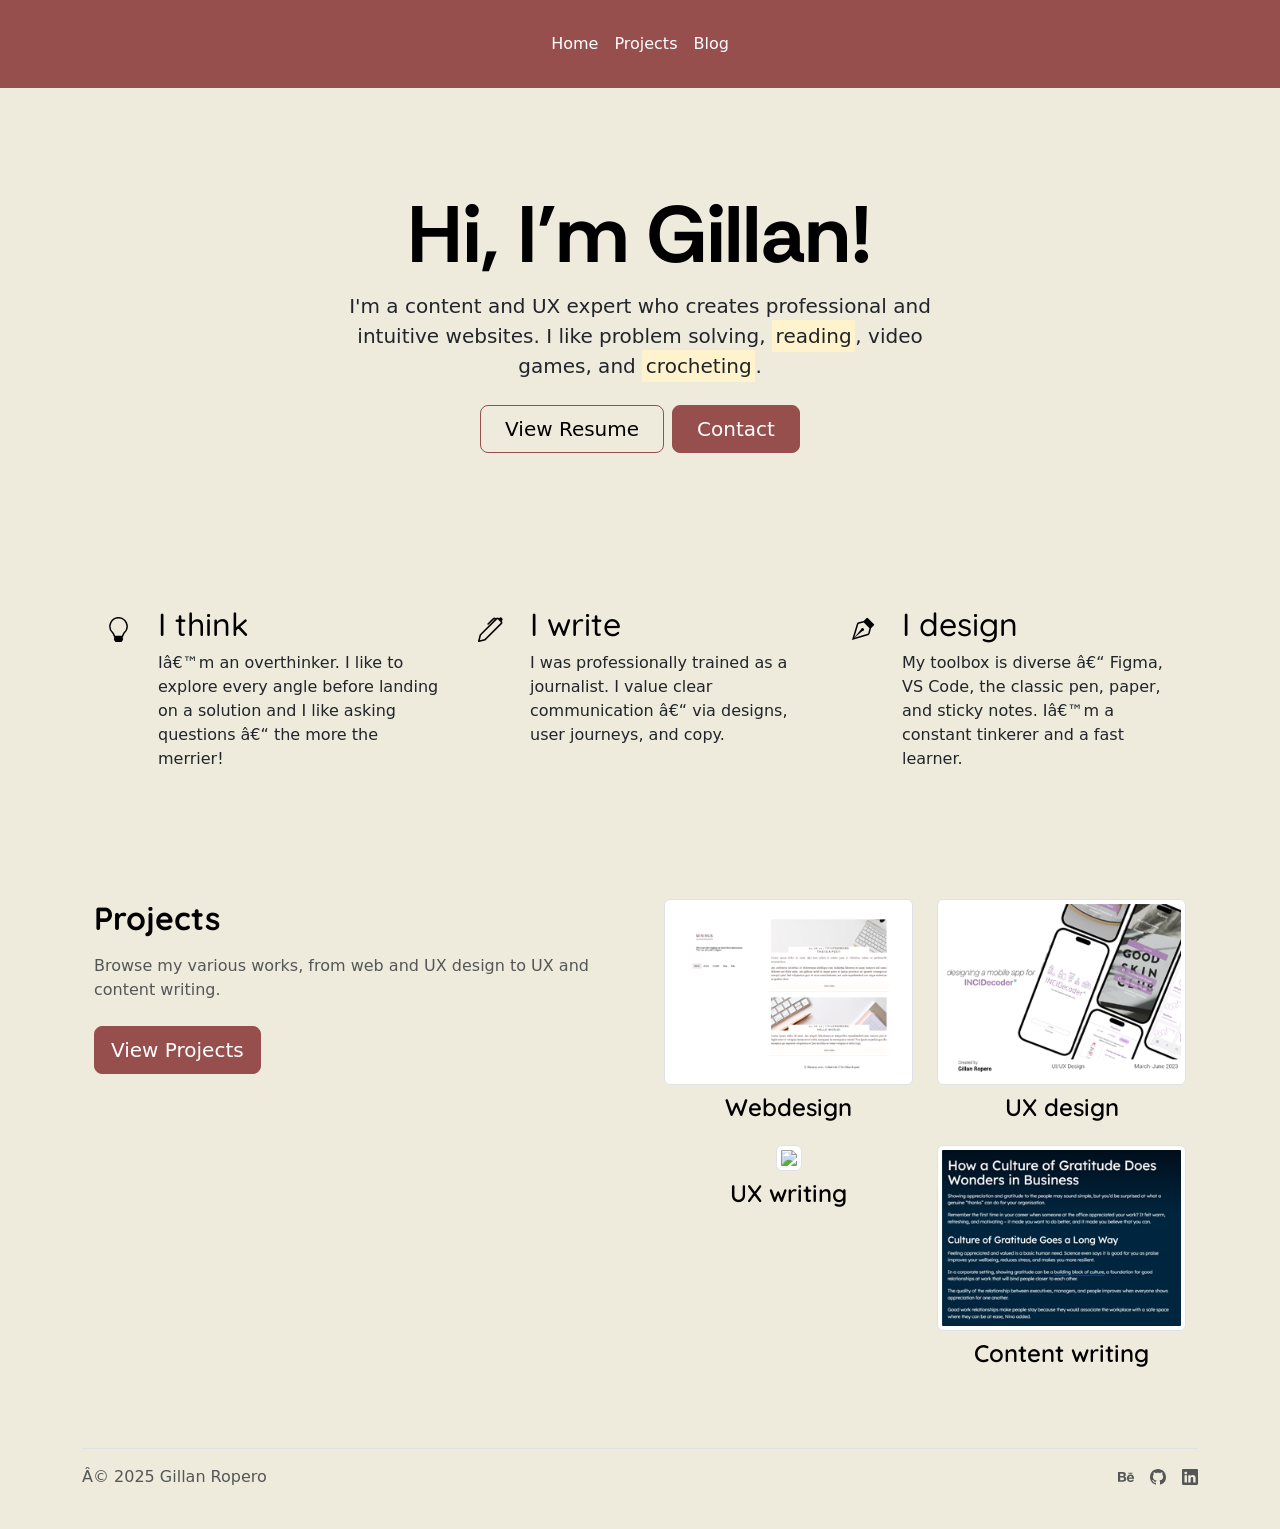
==== index.html @ edeb33ea "Update index.html" ====
<!doctype html>
<html lang="en">
<head>
<!-- Google tag (gtag.js) -->
<script async src="https://www.googletagmanager.com/gtag/js?id=G-CWMN6G738G"></script>
<script>
  window.dataLayer = window.dataLayer || [];
  function gtag(){dataLayer.push(arguments);}
  gtag('js', new Date());

  gtag('config', 'G-CWMN6G738G');
</script>
<meta name="viewport" content="width=device-width, initial-scale=1">
<title>Gillan Ropero</title>
<link href="https://cdn.jsdelivr.net/npm/bootstrap@5.3.8/dist/css/bootstrap.min.css" rel="stylesheet"
        integrity="sha384-sRIl4kxILFvY47J16cr9ZwB07vP4J8+LH7qKQnuqkuIAvNWLzeN8tE5YBujZqJLB" crossorigin="anonymous">
<link rel="stylesheet" href="style.css" />
<meta name="description"
    content="Explore the work of Gillan Ropero, a content and webdesign professional.">
<link rel="icon" type="image/x-icon" href="./favicon.png">
<link rel="preconnect" href="https://fonts.googleapis.com">
<link rel="preconnect" href="https://fonts.gstatic.com" crossorigin>
<link
    href="https://fonts.googleapis.com/css2?family=Quicksand:wght@300..700&family=Rethink+Sans:ital,wght@0,400..800;1,400..800&display=swap"
    rel="stylesheet">
<link rel="stylesheet" href="https://cdn.jsdelivr.net/npm/bootstrap-icons@1.11.3/font/bootstrap-icons.css">

</head>

<body>
<div class="container-fluid">
<nav class="navbar sticky-top navbar-expand-lg justify-content-center">
<header class="navbar d-flex justify-content-center py-3">
    <div class="container-fluid">
        <button class="navbar-toggler" type="button" data-bs-toggle="collapse" data-bs-target="#navbarText"
            aria-controls="navbarText" aria-expanded="false" aria-label="Toggle navigation">
            <span class="navbar-toggler-icon"></span>
        </button>
        <div class="collapse navbar-collapse" id="navbarText">
            <ul class="navbar-nav me-auto mb-2 mb-lg-0 justify-content-center">
                <li class="nav-item">
                    <a class="nav-link active" aria-current="page" href="/index.html">Home</a>
                </li>
                <li class="nav-item">
                    <a class="nav-link" href="/projects">Projects</a>
                </li>
                <li class="nav-item">
                    <a class="nav-link" href="https://gillanfrances.wordpress.com/blog" target="_blank">Blog</a>
                </li>
            </ul>
        </div>
    </div>
</header>
</nav>

<div class="px-4 py-5 my-5 text-center"> 
    <h1 class="display-1 fw-bold text-body-emphasis site-intro-container">
        <span class="site-intro">Hi, I'm </span>
        <span class="site-title"> Gillan!</span>
    </h1>
    <div class="col-lg-6 mx-auto">
        <p class="lead mb-4">I'm a content and UX expert who creates professional and intuitive websites. I like problem solving, <a href="https://www.goodreads.com/user/show/4191322-jill" class="mark" target="_blank">reading</a>,
        video games, and <a href="https://www.instagram.com/_knotjill" class="mark" target="_blank">crocheting</a>.
</p>
        <div class="d-grid gap-2 d-sm-flex justify-content-sm-center"> <a href="https://drive.google.com/file/d/10HQlIfKbo1nx1IKd28QT_dDaUDAIrl1E/view?usp=drive_link" target="_blank"
                class="btn btn-secondary btn-lg px-4 gap-3">View Resume</a> <a href="mailto: gillanropero@gmail.com"
                class="btn btn-primary btn-lg px-4 gap-3">Contact</a> </div>
    </div>
</div>

<div class="container px-4 py-2" id="hanging-icons">
    <div class="row g-4 py-5 row-cols-1 row-cols-lg-3">
        <div class="col d-flex align-items-start">
            <div
                class="icon-square text-body-emphasis d-inline-flex align-items-center justify-content-center fs-4 flex-shrink-0 me-3">
            <svg xmlns="http://www.w3.org/2000/svg" width="25" height="25" fill="currentColor" class="bi bi-lightbulb"
                viewBox="0 0 16 16">
                <path
                    d="M2 6a6 6 0 1 1 10.174 4.31c-.203.196-.359.4-.453.619l-.762 1.769A.5.5 0 0 1 10.5 13a.5.5 0 0 1 0 1 .5.5 0 0 1 0 1l-.224.447a1 1 0 0 1-.894.553H6.618a1 1 0 0 1-.894-.553L5.5 15a.5.5 0 0 1 0-1 .5.5 0 0 1 0-1 .5.5 0 0 1-.46-.302l-.761-1.77a2 2 0 0 0-.453-.618A5.98 5.98 0 0 1 2 6m6-5a5 5 0 0 0-3.479 8.592c.263.254.514.564.676.941L5.83 12h4.342l.632-1.467c.162-.377.413-.687.676-.941A5 5 0 0 0 8 1">
                </path>
            </svg>
            </div>
            <div>
                <h3 class="fs-2 text-body-emphasis">I think</h3>
                <p>I’m an overthinker. I like to explore every angle before landing on a solution and I like asking questions – the more
                the merrier!</p>
            </div>
        </div>
        <div class="col d-flex align-items-start">
            <div
                class="icon-square text-body-emphasis d-inline-flex align-items-center justify-content-center fs-4 flex-shrink-0 me-3">
            <svg xmlns="http://www.w3.org/2000/svg" width="25" height="25" fill="currentColor" class="bi bi-pen"
                viewBox="0 0 16 16">
                <path
                    d="m13.498.795.149-.149a1.207 1.207 0 1 1 1.707 1.708l-.149.148a1.5 1.5 0 0 1-.059 2.059L4.854 14.854a.5.5 0 0 1-.233.131l-4 1a.5.5 0 0 1-.606-.606l1-4a.5.5 0 0 1 .131-.232l9.642-9.642a.5.5 0 0 0-.642.056L6.854 4.854a.5.5 0 1 1-.708-.708L9.44.854A1.5 1.5 0 0 1 11.5.796a1.5 1.5 0 0 1 1.998-.001m-.644.766a.5.5 0 0 0-.707 0L1.95 11.756l-.764 3.057 3.057-.764L14.44 3.854a.5.5 0 0 0 0-.708z" />
            </svg> </div>
            <div>
                <h3 class="fs-2 text-body-emphasis">I write</h3>
                <p>I was professionally trained as a journalist. I value clear communication – via designs, user journeys, and copy.</p>
            </div>
        </div>
        <div class="col d-flex align-items-start">
            <div
                class="icon-square text-body-emphasis d-inline-flex align-items-center justify-content-center fs-4 flex-shrink-0 me-3">
                <svg xmlns="http://www.w3.org/2000/svg" width="25" height="25" fill="currentColor" class="bi bi-vector-pen"
                    viewBox="0 0 16 16">
                    <path fill-rule="evenodd"
                        d="M10.646.646a.5.5 0 0 1 .708 0l4 4a.5.5 0 0 1 0 .708l-1.902 1.902-.829 3.313a1.5 1.5 0 0 1-1.024 1.073L1.254 14.746 4.358 4.4A1.5 1.5 0 0 1 5.43 3.377l3.313-.828zm-1.8 2.908-3.173.793a.5.5 0 0 0-.358.342l-2.57 8.565 8.567-2.57a.5.5 0 0 0 .34-.357l.794-3.174-3.6-3.6z" />
                    <path fill-rule="evenodd" d="M2.832 13.228 8 9a1 1 0 1 0-1-1l-4.228 5.168-.026.086z" />
                </svg> </div>
            <div>
                <h3 class="fs-2 text-body-emphasis">I design</h3>
                <p>My toolbox is diverse – Figma, VS Code, the classic pen, paper, and sticky notes. I’m a constant tinkerer and a fast
                learner.</p>
            </div> 
        </div>
    </div>
</div>

<div class="container px-4 py-2">
    <div class="row row-cols-1 row-cols-md-2 align-items-md-start g-5 py-5">
        <div class="col d-flex flex-column align-items-start gap-2">
            <h2 class="fw-bold text-body-emphasis">Projects</h2>
            <p class="text-body-secondary">Browse my various works, from web and UX design to UX and content writing.</p> <a href="/projects"
                class="btn btn-primary btn-lg">View Projects</a>
        </div>
        <div class="col">
            <div class="row row-cols-1 row-cols-sm-2 g-4">
                <div class="col d-flex flex-column gap-2 align-items-center">
                    <img src="./assets/minimus thumb.png" class="img-thumbnail" />
                    <h4 class="fw-semibold mb-0 text-body-emphasis">Webdesign</h4>
                </div>
                <div class="col d-flex flex-column gap-2 align-items-center">
                    <img src="./assets/skincare app thumb.png" class="img-thumbnail" />
                    <h4 class="fw-semibold mb-0 text-body-emphasis">UX design</h4>
                </div>
                <div class="col d-flex flex-column gap-2 align-items-center">
                    <img src="./assets/G1 design language.png" class="img-thumbnail" />
                    <h4 class="fw-semibold mb-0 text-body-emphasis">UX writing</h4>
                </div>
                <div class="col d-flex flex-column gap-2 align-items-center">
                    <img src="./assets/b2b articles thumb.png" class="img-thumbnail" />
                    <h4 class="fw-semibold mb-0 text-body-emphasis">Content writing</h4>
                </div>
            </div>
        </div>
    </div>
</div>

<div class="container">
<footer class="d-flex flex-wrap justify-content-between align-items-center py-3 my-4 border-top">
    <div class="col-md-4 d-flex align-items-center"> <span class="mb-3 mb-md-0 text-body-secondary">© 2025 Gillan Ropero</span> </div>
    <ul class="nav col-md-4 justify-content-end list-unstyled d-flex">
        <li class="ms-3"><a class="text-body-secondary" href="https://www.behance.net/gillanropero" target="_blank" aria-label="Behance"><svg xmlns="http://www.w3.org/2000/svg" width="16" height="16" fill="currentColor" class="bi bi-behance"
            viewBox="0 0 16 16">
            <path
                d="M4.654 3c.461 0 .887.035 1.278.14.39.07.711.216.996.391s.497.426.641.747c.14.32.216.711.216 1.137 0 .496-.106.922-.356 1.242-.215.32-.566.606-.997.817.606.176 1.067.496 1.348.922s.461.957.461 1.563c0 .496-.105.922-.285 1.278a2.3 2.3 0 0 1-.782.887c-.32.215-.711.39-1.137.496a5.3 5.3 0 0 1-1.278.176L0 12.803V3zm-.285 3.978c.39 0 .71-.105.957-.285.246-.18.355-.497.355-.887 0-.216-.035-.426-.105-.567a1 1 0 0 0-.32-.355 1.8 1.8 0 0 0-.461-.176c-.176-.035-.356-.035-.567-.035H2.17v2.31c0-.005 2.2-.005 2.2-.005zm.105 4.193c.215 0 .426-.035.606-.07.176-.035.356-.106.496-.216s.25-.215.356-.39c.07-.176.14-.391.14-.641 0-.496-.14-.852-.426-1.102-.285-.215-.676-.32-1.137-.32H2.17v2.734h2.305zm6.858-.035q.428.427 1.278.426c.39 0 .746-.106 1.032-.286q.426-.32.53-.64h1.74c-.286.851-.712 1.457-1.278 1.848-.566.355-1.243.566-2.06.566a4.1 4.1 0 0 1-1.527-.285 2.8 2.8 0 0 1-1.137-.782 2.85 2.85 0 0 1-.712-1.172c-.175-.461-.25-.957-.25-1.528 0-.531.07-1.032.25-1.493.18-.46.426-.852.747-1.207.32-.32.711-.606 1.137-.782a4 4 0 0 1 1.493-.285c.606 0 1.137.105 1.598.355.46.25.817.532 1.102.958.285.39.496.851.641 1.348.07.496.105.996.07 1.563h-5.15c0 .58.21 1.11.496 1.396m2.24-3.732c-.25-.25-.642-.391-1.103-.391-.32 0-.566.07-.781.176s-.356.25-.496.39a.96.96 0 0 0-.25.497c-.036.175-.07.32-.07.46h3.196c-.07-.526-.25-.882-.497-1.132zm-3.127-3.728h3.978v.957h-3.978z" />
        </svg></li>
        <li class="ms-3"><a class="text-body-secondary" href="https://github.com/gillanfrances" target="_blank"
                aria-label="Github"><svg xmlns="http://www.w3.org/2000/svg" width="16" height="16" fill="currentColor" class="bi bi-github"
                    viewBox="0 0 16 16">
                    <path
                        d="M8 0C3.58 0 0 3.58 0 8c0 3.54 2.29 6.53 5.47 7.59.4.07.55-.17.55-.38 0-.19-.01-.82-.01-1.49-2.01.37-2.53-.49-2.69-.94-.09-.23-.48-.94-.82-1.13-.28-.15-.68-.52-.01-.53.63-.01 1.08.58 1.23.82.72 1.21 1.87.87 2.33.66.07-.52.28-.87.51-1.07-1.78-.2-3.64-.89-3.64-3.95 0-.87.31-1.59.82-2.15-.08-.2-.36-1.02.08-2.12 0 0 .67-.21 2.2.82.64-.18 1.32-.27 2-.27s1.36.09 2 .27c1.53-1.04 2.2-.82 2.2-.82.44 1.1.16 1.92.08 2.12.51.56.82 1.27.82 2.15 0 3.07-1.87 3.75-3.65 3.95.29.25.54.73.54 1.48 0 1.07-.01 1.93-.01 2.2 0 .21.15.46.55.38A8.01 8.01 0 0 0 16 8c0-4.42-3.58-8-8-8" />
                </svg></li>
        <li class="ms-3"><a class="text-body-secondary" href="https://www.linkedin.com/in/gillanropero/" target="_blank" aria-label="LinkedIn"><svg xmlns="http://www.w3.org/2000/svg" width="16" height="16" fill="currentColor" class="bi bi-linkedin"
            viewBox="0 0 16 16">
            <path
                d="M0 1.146C0 .513.526 0 1.175 0h13.65C15.474 0 16 .513 16 1.146v13.708c0 .633-.526 1.146-1.175 1.146H1.175C.526 16 0 15.487 0 14.854zm4.943 12.248V6.169H2.542v7.225zm-1.2-8.212c.837 0 1.358-.554 1.358-1.248-.015-.709-.52-1.248-1.342-1.248S2.4 3.226 2.4 3.934c0 .694.521 1.248 1.327 1.248zm4.908 8.212V9.359c0-.216.016-.432.08-.586.173-.431.568-.878 1.232-.878.869 0 1.216.662 1.216 1.634v3.865h2.401V9.25c0-2.22-1.184-3.252-2.764-3.252-1.274 0-1.845.7-2.165 1.193v.025h-.016l.016-.025V6.169h-2.4c.03.678 0 7.225 0 7.225z" />
        </svg>
</a></li>
    </ul>
</footer>
</div>


    <script src="https://cdn.jsdelivr.net/npm/bootstrap@5.3.8/dist/js/bootstrap.bundle.min.js"
        integrity="sha384-FKyoEForCGlyvwx9Hj09JcYn3nv7wiPVlz7YYwJrWVcXK/BmnVDxM+D2scQbITxI"
        crossorigin="anonymous"></script>
</body>


</html>
---- style.css ----
body {
    background-color: #EEEBDD;
}

/* navigation and links */
.navbar, .navbar-expand-lg {
    background-color: #964F4C !important;
    color: #fff !important;
    --bs-navbar-color: #fff !important;
    --bs-navbar-active-color: #fff !important;
    --bs-navbar-hover-color: #e2dcdc !important;
    --bs-navbar-brand-color: #fff !important;
    --bs-navbar-brand-hover-color: #e2dcdc !important;
    justify-content: center !important;
    --bs-navbar-toggler-icon-bg: url(data:image/svg+xml,%3csvg xmlns='http://www.w3.org/2000/svg' viewBox='0 0 30 30'%3e%3cpath stroke='rgba%2833, 37, 41, 0.75%29' stroke-linecap='round' stroke-miterlimit='10' stroke-width='2' d='M4 7h22M4 15h22M4 23h22'/%3e%3c/svg%3e);
}

a {
    text-decoration: none;
    color: #6F3826;
}

.nav-link active {
    font-weight: 800 !important;
}

.navbar-toggler-icon {
      background-image: url("data:image/svg+xml;charset=utf8,%3Csvg viewBox='0 0 32 32' xmlns='http://www.w3.org/2000/svg'%3E%3Cpath stroke='rgba(255,255,255, 1)' stroke-width='2' stroke-linecap='round' stroke-miterlimit='10' d='M4 8h24M4 16h24M4 24h24'/%3E%3C/svg%3E") !important;
  }

/* fonts */
@import url('https://fonts.googleapis.com/css2?family=Quicksand:wght@300..700&display=swap');


/* containers */
.container-fluid {
    padding: 0 !important;
}

.icon-square {
    width: 3rem;
    height: 3rem;
    border-radius: .75rem;
}

/* headers */

h1 {
    font-family: "Rethink Sans", sans serif;
}

h2, h3, h4, h5, h6 {
    font-family: "Quicksand", sans serif;
}

.text-body-emphasis {
    font-family: "Quicksand", sans serif;
}

.site-title {
       color: black;
       transition: color 0.3s ease;
       font-family: "Rethink Sans", sans serif;
   }

.site-title:hover {
       color:#65312E;
       cursor: pointer;
       text-decoration: 0.5rem #65312E underline;
   }

.site-intro {
    color: black;
    transition: color 0.3s ease;
    font-family: "Rethink Sans", sans serif;
}

.site-intro:hover {
    color: #964F4C;
    cursor: pointer;
}

.site-intro-container:hover {
    cursor: default;
}

/* buttons */
.btn-primary {
    --bs-btn-color: #fff;
    --bs-btn-bg: #964F4C;
    --bs-btn-border-color: #964F4C;
    --bs-btn-hover-color: #fff;
    --bs-btn-hover-bg: #65312E;
    --bs-btn-hover-border-color: #65312E;
    --bs-btn-focus-shadow-rgb: 49, 132, 253;
    --bs-btn-active-color: #fff;
    --bs-btn-active-bg: #65312E;
    --bs-btn-active-border-color: #65312E;
    --bs-btn-active-shadow: inset 0 3px 5px rgba(0, 0, 0, 0.125);
    --bs-btn-disabled-color: #fff;
    --bs-btn-disabled-bg: #964F4C;
    --bs-btn-disabled-border-color: #964F4C;
}

.btn-secondary {
    --bs-btn-color: #000;
    --bs-btn-bg: none;
    --bs-btn-border-color: #964F4C;
    --bs-btn-hover-color: #000;
    --bs-btn-hover-bg: #fff;
    --bs-btn-hover-border-color: #65312E;
    --bs-btn-focus-shadow-rgb: 49, 132, 253;
    --bs-btn-active-color: #000;
    --bs-btn-active-bg: #fff;
    --bs-btn-active-border-color: #fff;
    --bs-btn-active-shadow: inset 0 3px 5px rgba(0, 0, 0, 0.125);
    --bs-btn-disabled-color: #000;
    --bs-btn-disabled-bg: none;
    --bs-btn-disabled-border-color: #fff;

}
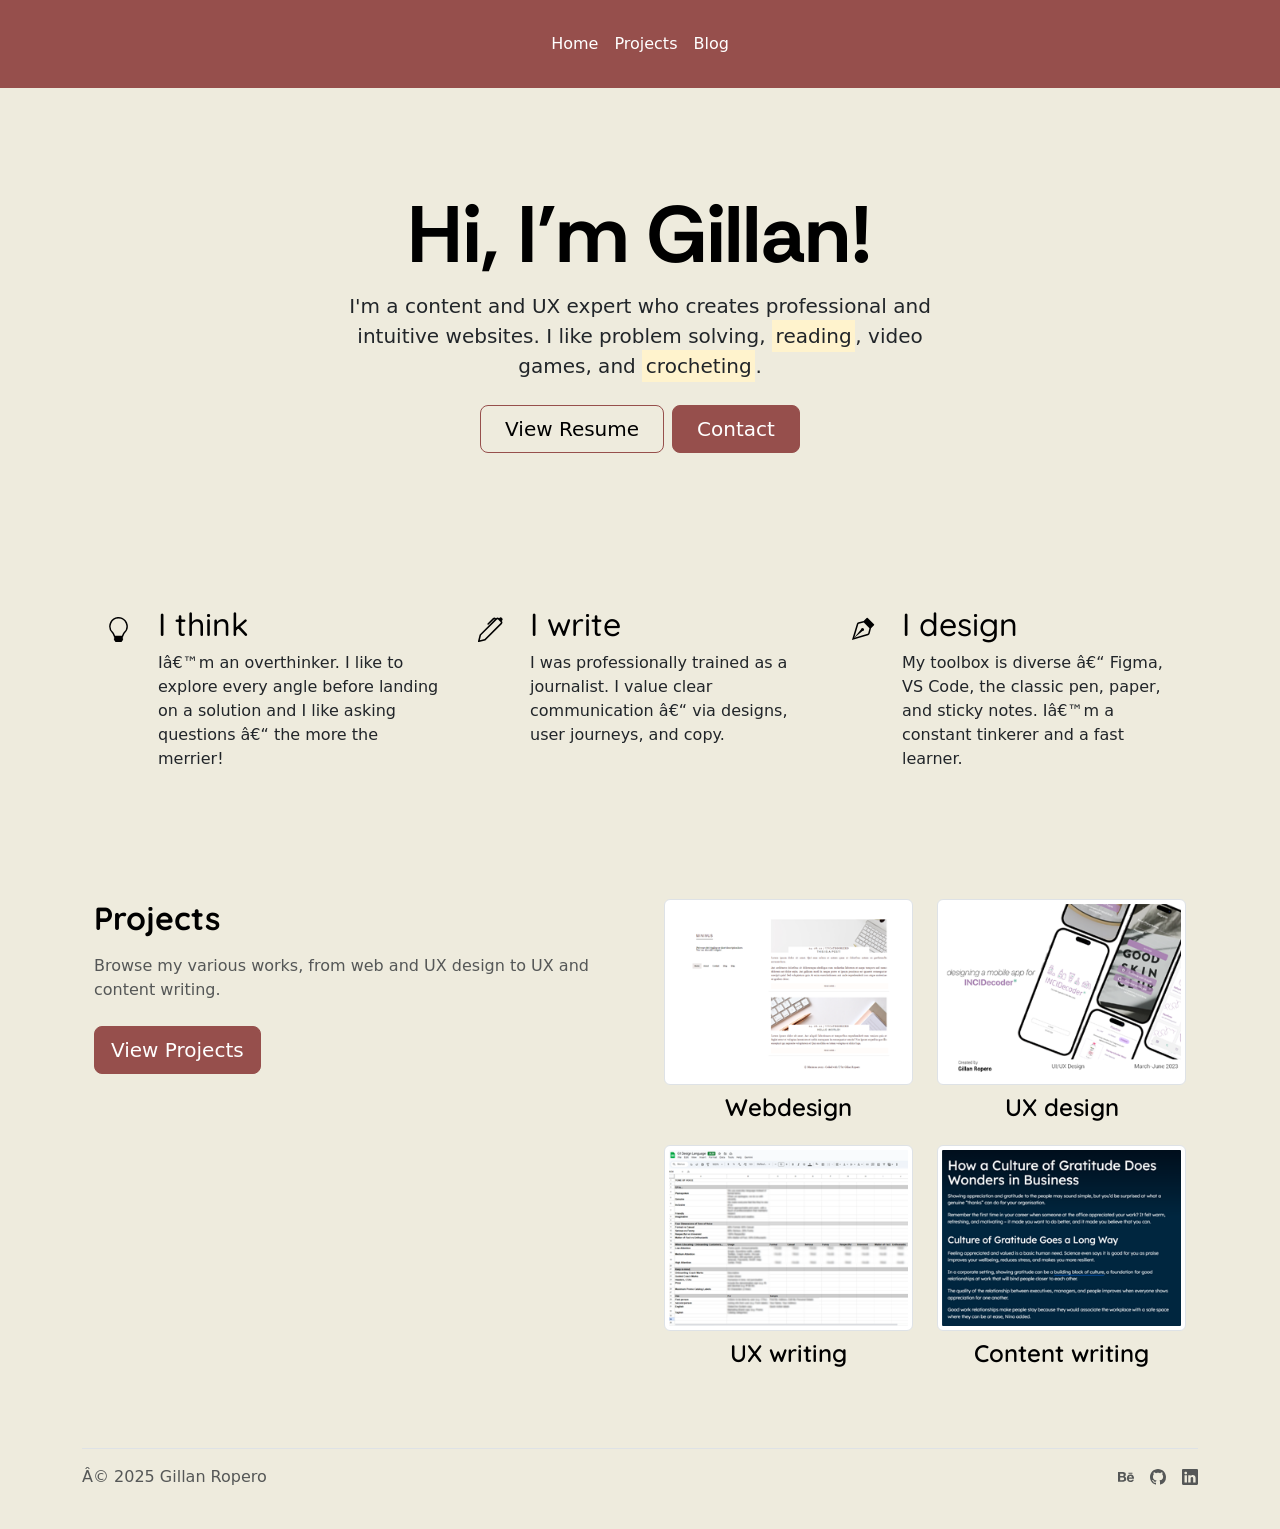
==== commit 0865cc17: "Update index.html" ====
--- a/index.html
+++ b/index.html
@@ -135,7 +135,7 @@
                     <h4 class="fw-semibold mb-0 text-body-emphasis">UX design</h4>
                 </div>
                 <div class="col d-flex flex-column gap-2 align-items-center">
-                    <img src="./assets/G1 design language.png" class="img-thumbnail" />
+                    <img src="./assets/G1 thumb.png" class="img-thumbnail" />
                     <h4 class="fw-semibold mb-0 text-body-emphasis">UX writing</h4>
                 </div>
                 <div class="col d-flex flex-column gap-2 align-items-center">
@@ -190,3 +190,4 @@
 
 
 
+
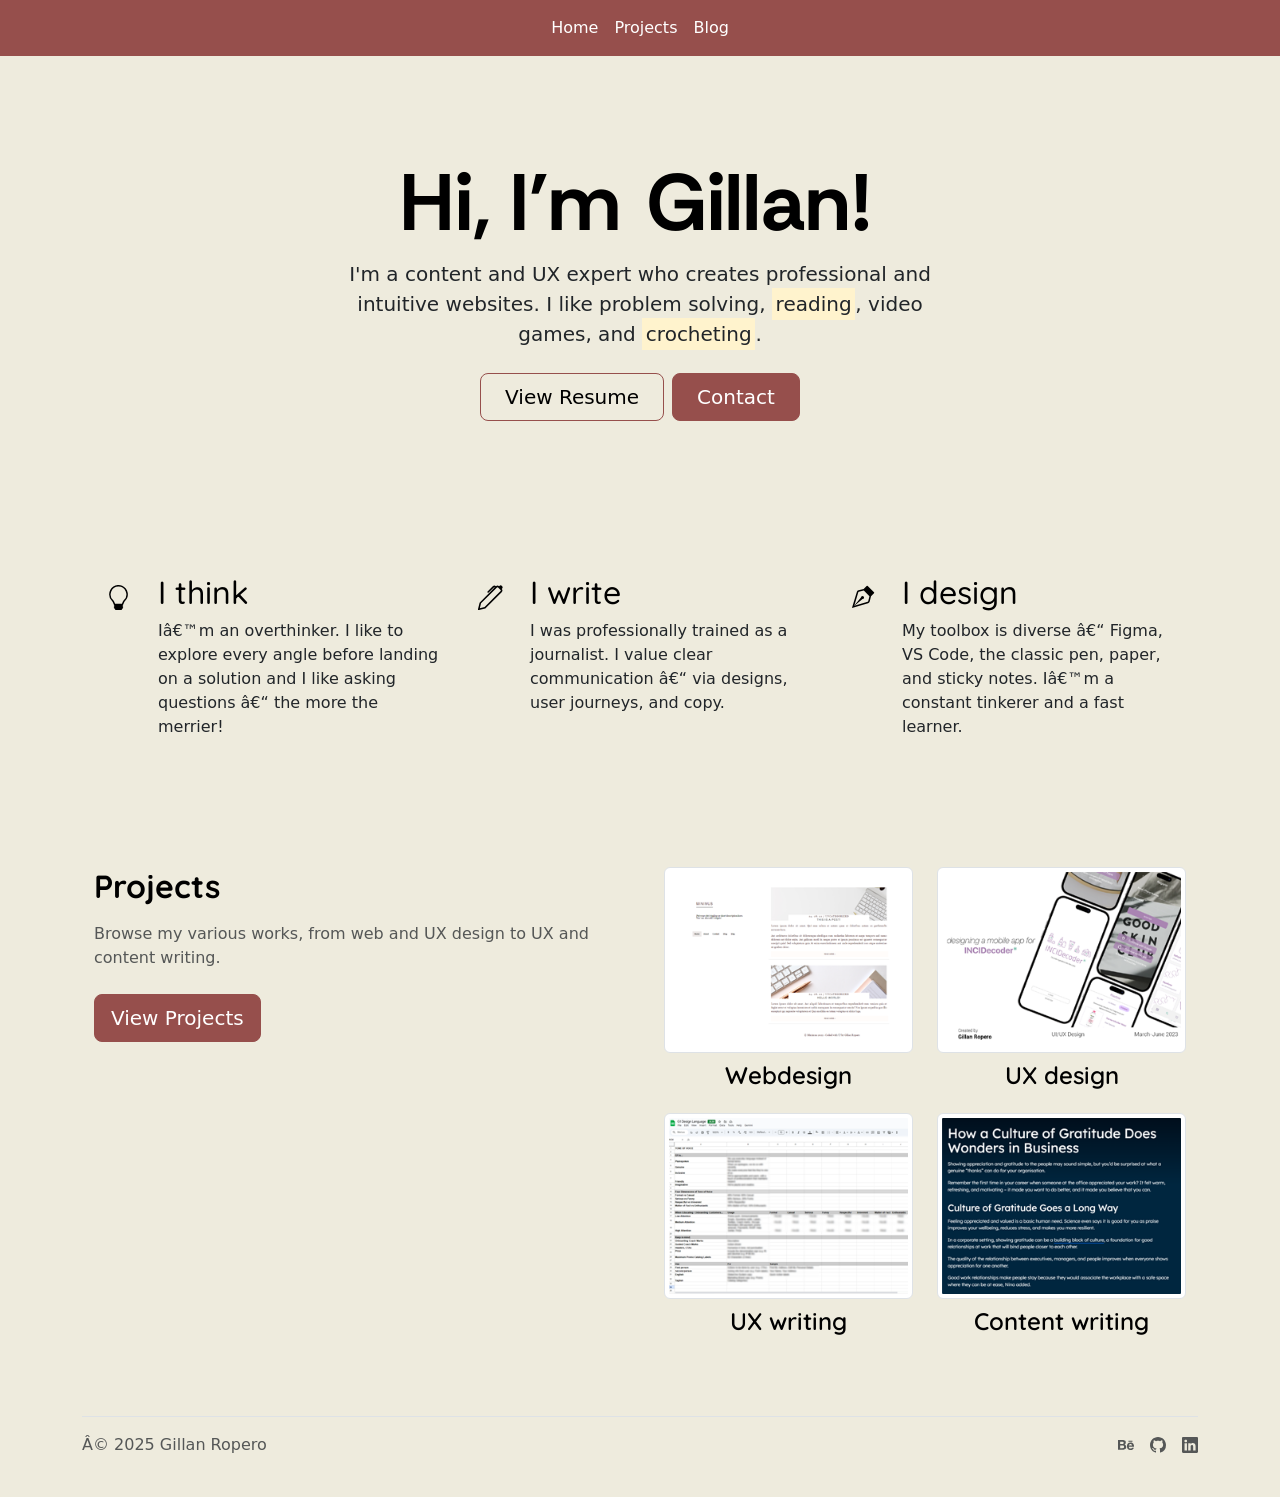
==== commit 92db1829: "Update index.html" ====
--- a/index.html
+++ b/index.html
@@ -29,29 +29,20 @@
 
 <body>
 <div class="container-fluid">
-<nav class="navbar sticky-top navbar-expand-lg justify-content-center">
-<header class="navbar d-flex justify-content-center py-3">
-    <div class="container-fluid">
-        <button class="navbar-toggler" type="button" data-bs-toggle="collapse" data-bs-target="#navbarText"
-            aria-controls="navbarText" aria-expanded="false" aria-label="Toggle navigation">
-            <span class="navbar-toggler-icon"></span>
-        </button>
-        <div class="collapse navbar-collapse" id="navbarText">
-            <ul class="navbar-nav me-auto mb-2 mb-lg-0 justify-content-center">
-                <li class="nav-item">
-                    <a class="nav-link active" aria-current="page" href="/index.html">Home</a>
-                </li>
-                <li class="nav-item">
-                    <a class="nav-link" href="/projects">Projects</a>
-                </li>
-                <li class="nav-item">
-                    <a class="nav-link" href="https://gillanfrances.wordpress.com/blog" target="_blank">Blog</a>
-                </li>
-            </ul>
-        </div>
-    </div>
-</header>
-</nav>
+<nav class="navbar sticky-top navbar-expand-lg">
+            <div class="container-fluid"> <button class="navbar-toggler collapsed" type="button" data-bs-toggle="collapse"
+                    data-bs-target="#navbar" aria-controls="navbar" aria-expanded="false"
+                    aria-label="Toggle navigation"> <span class="navbar-toggler-icon"></span> </button>
+                <div class="navbar-collapse justify-content-md-center collapse" id="navbar" style="">
+                    <ul class="navbar-nav">
+                        <li class="nav-item"> <a class="nav-link active" aria-current="page" href="/">Home</a>
+                        </li>
+                        <li class="nav-item"> <a class="nav-link" href="/projects.html">Projects</a> </li>
+                        <li class="nav-item"> <a class="nav-link" href="https://gillanfrances.wordpress.com/blog" target="_blank">Blog</a> </li>
+                    </ul>
+                </div>
+            </div>
+        </nav>
 
 <div class="px-4 py-5 my-5 text-center"> 
     <h1 class="display-1 fw-bold text-body-emphasis site-intro-container">
@@ -191,3 +182,5 @@
 
 
 
+
+
--- a/style.css
+++ b/style.css
@@ -28,6 +28,9 @@
       background-image: url("data:image/svg+xml;charset=utf8,%3Csvg viewBox='0 0 32 32' xmlns='http://www.w3.org/2000/svg'%3E%3Cpath stroke='rgba(255,255,255, 1)' stroke-width='2' stroke-linecap='round' stroke-miterlimit='10' d='M4 8h24M4 16h24M4 24h24'/%3E%3C/svg%3E") !important;
   }
 
+.navbar-toggler {
+    border-color: #fff;
+}
 /* fonts */
 @import url('https://fonts.googleapis.com/css2?family=Quicksand:wght@300..700&display=swap');
 
@@ -61,12 +64,19 @@
        color: black;
        transition: color 0.3s ease;
        font-family: "Rethink Sans", sans serif;
+    background-image: linear-gradient(to right, #6F3826, #964F4C);
+        background-size: 0% 4rem;
+        background-repeat: no-repeat;
+        background-position: left ;
+        transition: background-size 0.3s ease-out;
+        padding: 1rem 0.5rem 1rem 0.5rem;
    }
 
 .site-title:hover {
-       color:#65312E;
-       cursor: pointer;
-       text-decoration: 0.5rem #65312E underline;
+        color: #fff;
+        cursor: pointer;
+        background-size: 100% 4rem;
+        padding: 1rem 0.5rem 1rem 0.5rem;
    }
 
 .site-intro {
@@ -119,3 +129,5 @@
     --bs-btn-disabled-border-color: #fff;
 
 }
+
+
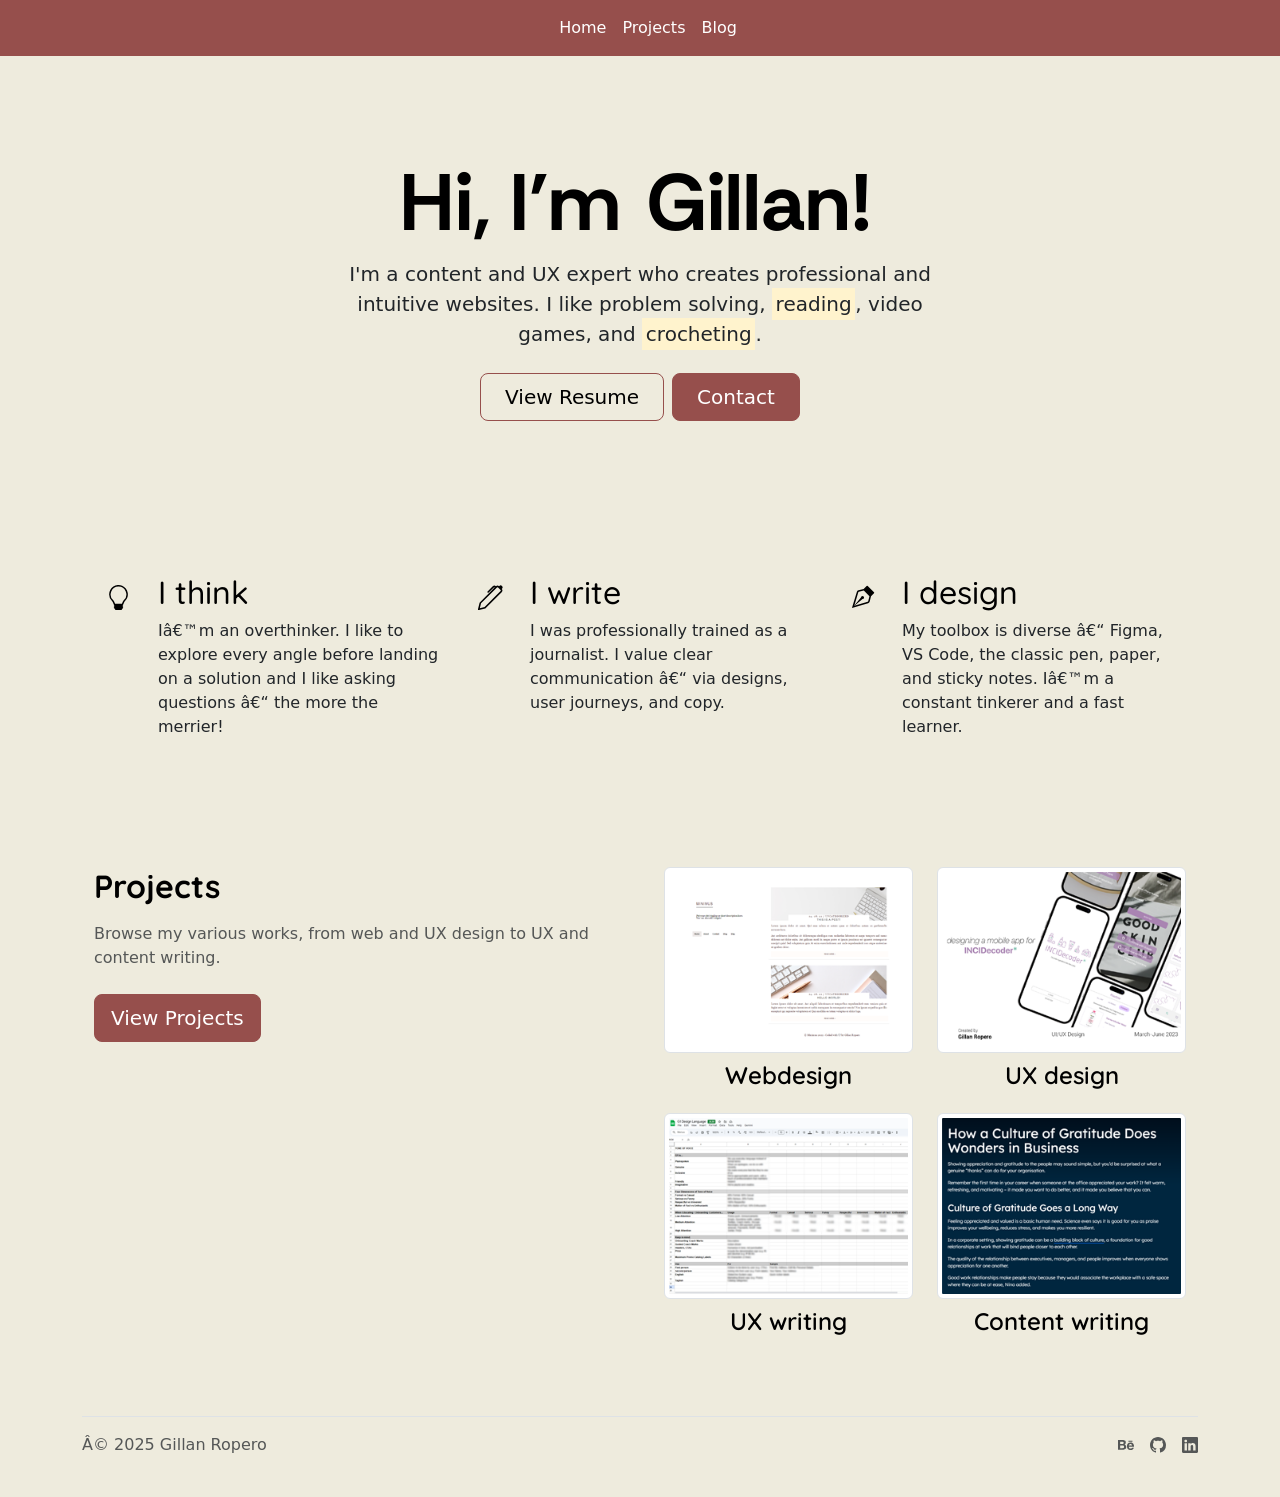
==== commit 50f5b100: "Update index.html" ====
--- a/index.html
+++ b/index.html
@@ -37,7 +37,7 @@
                     <ul class="navbar-nav">
                         <li class="nav-item"> <a class="nav-link active" aria-current="page" href="/">Home</a>
                         </li>
-                        <li class="nav-item"> <a class="nav-link" href="/projects.html">Projects</a> </li>
+                        <li class="nav-item"> <a class="nav-link" href="/projects">Projects</a> </li>
                         <li class="nav-item"> <a class="nav-link" href="https://gillanfrances.wordpress.com/blog" target="_blank">Blog</a> </li>
                     </ul>
                 </div>
@@ -184,3 +184,4 @@
 
 
 
+
--- a/style.css
+++ b/style.css
@@ -12,6 +12,7 @@
     --bs-navbar-brand-color: #fff !important;
     --bs-navbar-brand-hover-color: #e2dcdc !important;
     justify-content: center !important;
+    padding-left: 1em;
     --bs-navbar-toggler-icon-bg: url(data:image/svg+xml,%3csvg xmlns='http://www.w3.org/2000/svg' viewBox='0 0 30 30'%3e%3cpath stroke='rgba%2833, 37, 41, 0.75%29' stroke-linecap='round' stroke-miterlimit='10' stroke-width='2' d='M4 7h22M4 15h22M4 23h22'/%3e%3c/svg%3e);
 }
 
@@ -131,3 +132,4 @@
 }
 
 
+
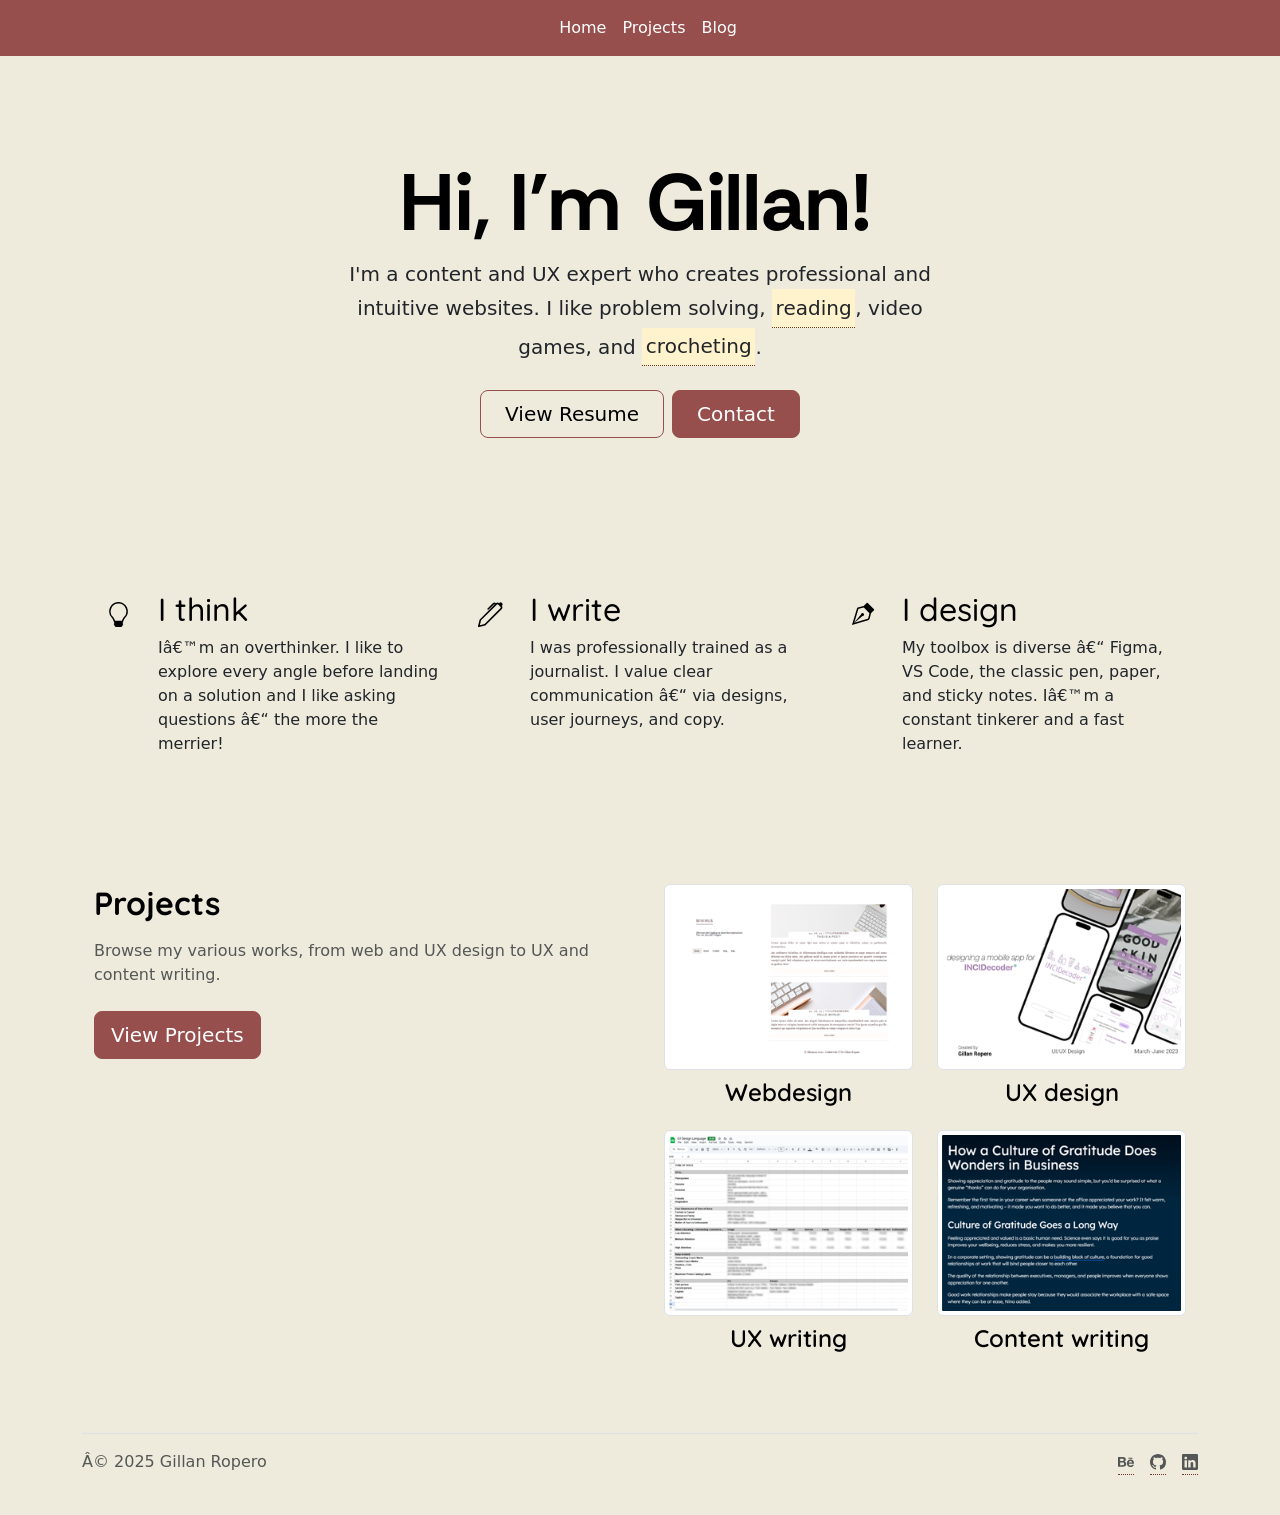
==== commit b5371e51: "Update index.html" ====
--- a/index.html
+++ b/index.html
@@ -35,7 +35,7 @@
                     aria-label="Toggle navigation"> <span class="navbar-toggler-icon"></span> </button>
                 <div class="navbar-collapse justify-content-md-center collapse" id="navbar" style="">
                     <ul class="navbar-nav">
-                        <li class="nav-item"> <a class="nav-link active" aria-current="page" href="/">Home</a>
+                        <li class="nav-item"> <a class="nav-link active" aria-current="page" href="/portfolio">Home</a>
                         </li>
                         <li class="nav-item"> <a class="nav-link" href="/projects">Projects</a> </li>
                         <li class="nav-item"> <a class="nav-link" href="https://gillanfrances.wordpress.com/blog" target="_blank">Blog</a> </li>
@@ -185,3 +185,4 @@
 
 
 
+
--- a/style.css
+++ b/style.css
@@ -19,7 +19,14 @@
 a {
     text-decoration: none;
     color: #6F3826;
+    display: inline-block;
+    border-bottom: 1px dotted #6F3826;
 }
+
+a:hover {
+    background-color: #EEEBDD;
+    transition: background-color 0.5s ease;
+} 
 
 .nav-link active {
     font-weight: 800 !important;
@@ -133,3 +140,4 @@
 
 
 
+
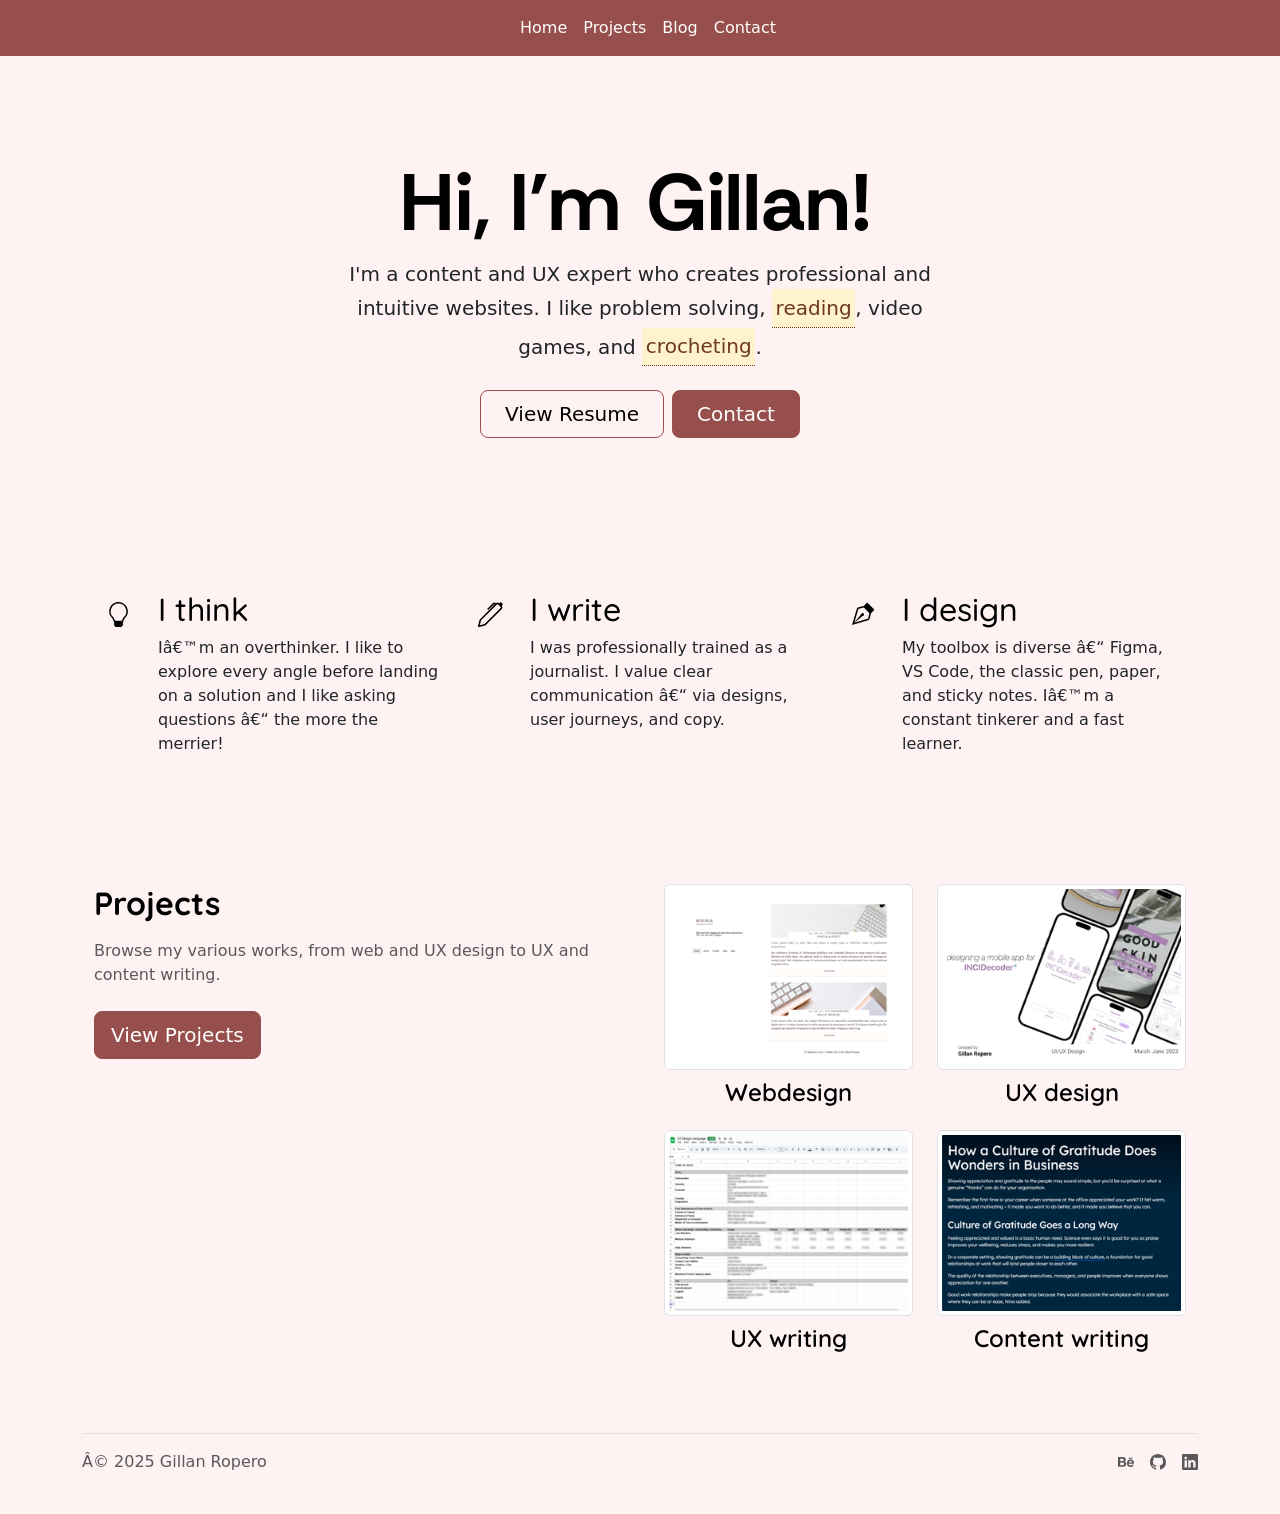
==== commit fd081266: "Update index.html" ====
--- a/index.html
+++ b/index.html
@@ -39,6 +39,7 @@
                         </li>
                         <li class="nav-item"> <a class="nav-link" href="/projects">Projects</a> </li>
                         <li class="nav-item"> <a class="nav-link" href="https://gillanfrances.wordpress.com/blog" target="_blank">Blog</a> </li>
+                      <li class="nav-item"> <a class="nav-link" href="/portfolio/contact.html" target="_blank">Contact</a> </li>
                     </ul>
                 </div>
             </div>
--- a/style.css
+++ b/style.css
@@ -1,5 +1,5 @@
 body {
-    background-color: #EEEBDD;
+    background-color: #FFF2F2;
 }
 
 /* navigation and links */
@@ -16,17 +16,17 @@
     --bs-navbar-toggler-icon-bg: url(data:image/svg+xml,%3csvg xmlns='http://www.w3.org/2000/svg' viewBox='0 0 30 30'%3e%3cpath stroke='rgba%2833, 37, 41, 0.75%29' stroke-linecap='round' stroke-miterlimit='10' stroke-width='2' d='M4 7h22M4 15h22M4 23h22'/%3e%3c/svg%3e);
 }
 
-a {
-    text-decoration: none;
-    color: #6F3826;
-    display: inline-block;
-    border-bottom: 1px dotted #6F3826;
+.lead a {
+        text-decoration: none;
+        color: #6F3826;
+        display: inline-block;
+        border-bottom: 1px dotted #6F3826;
 }
 
-a:hover {
-    background-color: #EEEBDD;
-    transition: background-color 0.5s ease;
-} 
+.lead a:hover {
+        background-color: #fff5c8;
+        transition: background-color 0.5s ease;
+    }
 
 .nav-link active {
     font-weight: 800 !important;
@@ -141,3 +141,6 @@
 
 
 
+
+
+
